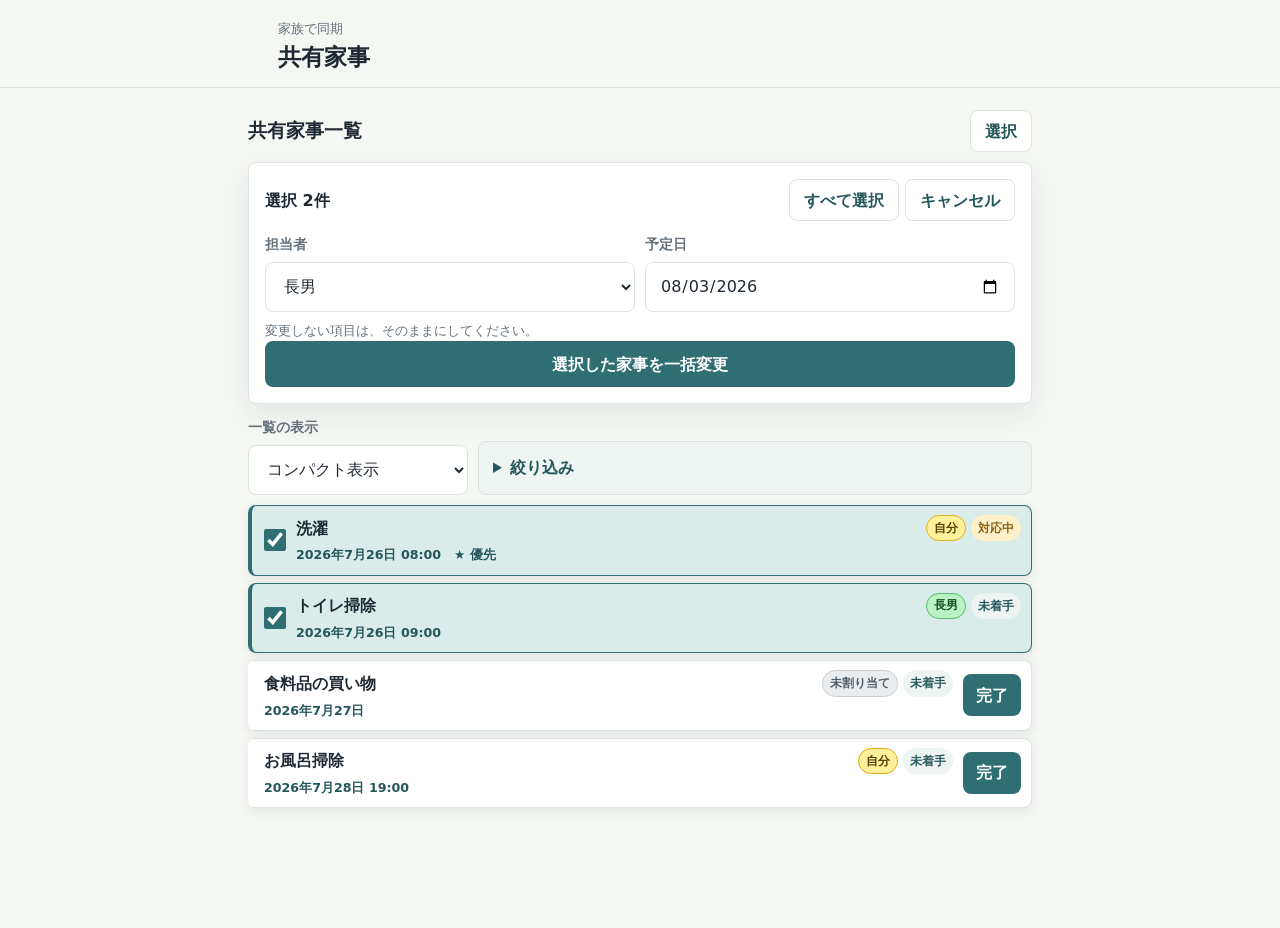
==== shared-preview.html @ 61b43472 "Add files via upload" ====
<!doctype html>
<html lang="ja">
<head>
  <meta charset="utf-8">
  <meta name="viewport" content="width=device-width,initial-scale=1">
  <title>共有家事一覧プレビュー</title>
  <link rel="stylesheet" href="style-v12.css?v=20-preview">
</head>
<body>
  <div class="app-shell">
    <header class="app-header">
      <p class="app-kicker">家族で同期</p>
      <h1>共有家事</h1>
    </header>
    <main class="app-main">
      <div class="shared-selection-heading">
        <h3>共有家事一覧</h3>
        <button class="secondary-button compact" type="button">選択</button>
      </div>
      <div class="panel shared-select-panel">
        <div class="shared-select-header">
          <strong>選択 2件</strong>
          <div class="shared-select-header-actions">
            <button class="secondary-button compact" type="button">すべて選択</button>
            <button class="secondary-button compact" type="button">キャンセル</button>
          </div>
        </div>
        <div class="shared-select-grid">
          <label><span class="field-label compact-label">担当者</span><select class="input"><option>長男</option></select></label>
          <label><span class="field-label compact-label">予定日</span><input class="input" type="date" value="2026-08-03"></label>
        </div>
        <p class="muted shared-small-text">変更しない項目は、そのままにしてください。</p>
        <button class="primary-button wide" type="button">選択した家事を一括変更</button>
      </div>
      <div class="shared-list-toolbar">
        <label>
          <span class="field-label compact-label">一覧の表示</span>
          <select class="input"><option>コンパクト表示</option></select>
        </label>
        <details class="shared-filter-panel"><summary>絞り込み</summary></details>
      </div>
      <div class="list shared-todo-list" data-display-mode="compact">
        <article class="shared-todo-card display-compact is-priority is-selectable is-selected">
          <input class="shared-todo-check" type="checkbox" checked aria-label="洗濯を選択">
          <div class="shared-todo-content">
            <div class="shared-todo-heading"><h3>洗濯</h3><div class="shared-todo-badges"><span class="assignee-badge assignee-self">自分</span><span class="status-badge status-doing">対応中</span></div></div>
            <p class="shared-todo-date">2026年7月26日 08:00　★ 優先</p>
          </div>
        </article>
        <article class="shared-todo-card display-compact is-selectable is-selected">
          <input class="shared-todo-check" type="checkbox" checked aria-label="トイレ掃除を選択">
          <div class="shared-todo-content">
            <div class="shared-todo-heading"><h3>トイレ掃除</h3><div class="shared-todo-badges"><span class="assignee-badge assignee-other">長男</span><span class="status-badge status-todo">未着手</span></div></div>
            <p class="shared-todo-date">2026年7月26日 09:00</p>
          </div>
        </article>
        <article class="shared-todo-card display-compact" role="button" tabindex="0">
          <div class="shared-todo-content">
            <div class="shared-todo-heading"><h3>食料品の買い物</h3><div class="shared-todo-badges"><span class="assignee-badge assignee-unassigned">未割り当て</span><span class="status-badge status-todo">未着手</span></div></div>
            <p class="shared-todo-date">2026年7月27日</p>
          </div>
          <button class="primary-button compact shared-complete-button">完了</button>
        </article>
        <article class="shared-todo-card display-compact" role="button" tabindex="0">
          <div class="shared-todo-content">
            <div class="shared-todo-heading"><h3>お風呂掃除</h3><div class="shared-todo-badges"><span class="assignee-badge assignee-self">自分</span><span class="status-badge status-todo">未着手</span></div></div>
            <p class="shared-todo-date">2026年7月28日 19:00</p>
          </div>
          <button class="primary-button compact shared-complete-button">完了</button>
        </article>
      </div>
      <dialog class="shared-todo-detail-dialog" id="preview-detail">
        <form class="dialog-card shared-detail-form">
          <div class="shared-detail-header">
            <div><p class="muted shared-small-text">共有家事の詳細</p><h2>内容の確認・編集</h2></div>
            <button class="text-button" type="button" id="preview-close">閉じる</button>
          </div>
          <label class="field-label">内容</label><input class="input" value="トイレ掃除">
          <div class="shared-form-grid">
            <div><label class="field-label">予定日</label><input class="input" type="date" value="2026-07-26"></div>
            <div><label class="field-label">時刻</label><input class="input" type="time" value="09:00"></div>
            <div><label class="field-label">担当者</label><select class="input"><option>長男</option></select></div>
            <div><label class="field-label">ステータス</label><select class="input"><option>未着手</option></select></div>
          </div>
          <label class="checkbox-control shared-priority-control"><input type="checkbox"><span>優先表示する</span></label>
          <p class="shared-todo-meta" style="display:block">作成者: 自分　更新: 2026年7月25日</p>
          <div class="shared-detail-actions"><button class="secondary-button" type="button">完了にする</button><button class="primary-button" type="button">変更を保存</button></div>
          <div class="danger-zone"><button class="danger-button wide" type="button">この共有家事を削除</button></div>
        </form>
      </dialog>
    </main>
  </div>
  <script>
    document.querySelectorAll(".shared-todo-card").forEach((card) => card.addEventListener("click", () => document.getElementById("preview-detail").showModal()));
    document.getElementById("preview-close").addEventListener("click", () => document.getElementById("preview-detail").close());
  </script>
</body>
</html>
---- style-v12.css ----
:root {
  color-scheme: light;
  --bg: #f5f7f3;
  --surface: #ffffff;
  --surface-soft: #eef4f1;
  --text: #1f2933;
  --muted: #65717b;
  --line: #dbe3df;
  --accent: #2f6f73;
  --accent-dark: #24575a;
  --accent-soft: #d9ece9;
  --warning: #8a6114;
  --warning-bg: #fff1c9;
  --done: #356c3d;
  --done-bg: #e0f0df;
  --danger: #a34242;
  --danger-bg: #f8dddd;
  --blue: #2d5f91;
  --blue-bg: #e5eef9;
  --shadow: 0 10px 30px rgba(31, 41, 51, 0.08);
}

* {
  box-sizing: border-box;
}

html {
  min-height: 100%;
}

body {
  margin: 0;
  min-height: 100%;
  background: var(--bg);
  color: var(--text);
  font-family: system-ui, -apple-system, BlinkMacSystemFont, "Segoe UI", sans-serif;
  line-height: 1.6;
}

button,
input,
select,
textarea {
  font: inherit;
}

button {
  cursor: pointer;
}

button:disabled {
  cursor: default;
  opacity: 0.48;
}

.app-shell {
  min-height: 100dvh;
  padding-bottom: calc(84px + env(safe-area-inset-bottom));
}

.app-header {
  position: sticky;
  top: 0;
  z-index: 5;
  padding: 18px 18px 12px;
  background: rgba(245, 247, 243, 0.94);
  border-bottom: 1px solid rgba(219, 227, 223, 0.85);
  backdrop-filter: blur(12px);
}

.app-header h1 {
  margin: 0;
  font-size: 1.42rem;
  letter-spacing: 0;
}

.app-kicker,
.muted {
  margin: 0;
  color: var(--muted);
  font-size: 0.82rem;
}

.app-main {
  width: min(100%, 820px);
  margin: 0 auto;
  padding: 18px;
}

.view {
  display: none;
}

.view.is-active {
  display: block;
}

.section-heading {
  display: flex;
  align-items: flex-start;
  justify-content: space-between;
  gap: 12px;
  margin-bottom: 16px;
}

.section-heading h2 {
  margin: 2px 0 0;
  font-size: 1.3rem;
  letter-spacing: 0;
}

.date-pill,
.status-badge,
.routine-chip {
  flex: 0 0 auto;
  border-radius: 999px;
  padding: 7px 11px;
  background: var(--surface-soft);
  color: var(--accent-dark);
  font-size: 0.85rem;
  font-weight: 700;
}

.summary-grid {
  display: grid;
  grid-template-columns: repeat(4, minmax(0, 1fr));
  gap: 10px;
  margin-bottom: 18px;
}

.summary-card {
  min-height: 92px;
  padding: 14px 10px;
  border: 1px solid var(--line);
  border-radius: 8px;
  background: var(--surface);
  box-shadow: var(--shadow);
}

.summary-label {
  display: block;
  color: var(--muted);
  font-size: 0.82rem;
}

.summary-card strong {
  display: block;
  margin-top: 6px;
  font-size: 2rem;
  line-height: 1;
}

.panel,
.info-box,
.todo-detail-card,
.routine-editor-card {
  padding: 16px;
  border: 1px solid var(--line);
  border-radius: 8px;
  background: var(--surface);
  box-shadow: var(--shadow);
}

.panel + .panel {
  margin-top: 14px;
}

.panel-title {
  display: flex;
  align-items: center;
  justify-content: space-between;
  gap: 12px;
  margin-bottom: 12px;
}

.panel-title h3,
.info-box h3 {
  margin: 0;
  font-size: 1rem;
}

.info-box p {
  margin: 10px 0 0;
  color: var(--muted);
  font-size: 0.94rem;
}

.input,
.select,
.textarea {
  width: 100%;
  border: 1px solid var(--line);
  border-radius: 8px;
  background: var(--surface);
  color: var(--text);
  font-size: 1rem;
  outline: none;
}

.input,
.select {
  min-height: 50px;
  padding: 0 14px;
}

.textarea {
  min-height: 120px;
  padding: 14px;
  resize: none;
}

.note-body-resize {
  position: relative;
}

.note-body-resize .textarea {
  display: block;
  min-height: 160px;
  padding-bottom: 56px;
}

.note-resize-handle {
  position: absolute;
  right: 8px;
  bottom: 8px;
  width: 44px;
  height: 44px;
  border: 1px solid var(--line);
  border-radius: 8px;
  background: var(--surface-soft);
  color: var(--accent-dark);
  cursor: ns-resize;
  font-size: 1.35rem;
  font-weight: 800;
  touch-action: none;
}

.input:focus,
.select:focus,
.textarea:focus {
  border-color: var(--accent);
  box-shadow: 0 0 0 3px rgba(47, 111, 115, 0.16);
}

.field-label {
  display: block;
  margin: 14px 0 6px;
  color: var(--muted);
  font-size: 0.88rem;
  font-weight: 700;
}

.field-help {
  margin: 6px 0 0;
  color: var(--muted);
  font-size: 0.82rem;
}

.form-grid {
  display: grid;
  grid-template-columns: repeat(2, minmax(0, 1fr));
  gap: 12px;
}

.form-grid .full {
  grid-column: 1 / -1;
}

.add-form {
  display: grid;
  grid-template-columns: 1fr auto;
  gap: 10px;
  margin: 12px 0 18px;
}

.todo-add-form {
  grid-template-columns: 138px 112px minmax(0, 1fr) auto;
  align-items: end;
}

.todo-add-date,
.todo-add-time,
.todo-add-title {
  min-width: 0;
}

.compact-label {
  margin-top: 0;
}

.todo-bulk-toolbar,
.routine-toolbar,
.routine-filter-grid {
  display: grid;
  gap: 10px;
  margin: 12px 0;
}

.todo-bulk-toolbar {
  grid-template-columns: 0.8fr 1.2fr;
}

.routine-toolbar {
  grid-template-columns: 1fr 1fr;
}

.routine-filter-grid {
  grid-template-columns: 1fr 1fr;
}

.todo-select-panel {
  display: grid;
  gap: 10px;
  margin: 0 0 12px;
  padding: 12px;
  border: 1px solid var(--line);
  border-radius: 8px;
  background: var(--surface-soft);
}

.todo-select-panel[hidden],
.conditional-field[hidden],
.routine-history-section[hidden] {
  display: none;
}

.todo-select-panel p {
  margin: 0;
  color: var(--accent-dark);
  font-size: 0.9rem;
  font-weight: 800;
}

.todo-select-heading {
  display: flex;
  align-items: center;
  gap: 10px;
}

.todo-copy-date-label {
  color: var(--accent-dark);
  font-size: 1rem;
  font-weight: 700;
}

.todo-select-actions,
.button-row,
.settings-actions,
.routine-editor-actions,
.routine-danger-actions {
  display: grid;
  grid-template-columns: 1fr 1fr;
  gap: 10px;
}

.todo-select-status-zone,
.todo-select-priority-zone,
.todo-select-danger-zone {
  display: grid;
  gap: 10px;
  padding-top: 12px;
  border-top: 1px solid var(--line);
}

.todo-select-status-zone,
.todo-select-priority-zone {
  grid-template-columns: repeat(2, minmax(0, 1fr));
}

.settings-actions,
.routine-editor-actions,
.routine-danger-actions {
  margin-top: 16px;
}

.primary-button,
.secondary-button,
.priority-button,
.danger-button,
.text-button {
  min-height: 46px;
  border: 0;
  border-radius: 8px;
  padding: 0 18px;
  font-weight: 700;
}

.primary-button {
  background: var(--accent);
  color: #ffffff;
}

.primary-button:active {
  background: var(--accent-dark);
}

.secondary-button {
  border: 1px solid var(--line);
  background: var(--surface);
  color: var(--accent-dark);
}

.priority-button {
  border: 1px solid #d96c8a;
  background: #f8dce5;
  color: #8f2848;
}

.danger-button {
  background: var(--danger-bg);
  color: var(--danger);
}

.text-button {
  min-height: 36px;
  padding: 0 4px;
  background: transparent;
  color: var(--accent-dark);
}

.compact {
  min-height: 42px;
  padding: 0 14px;
}

.wide {
  width: 100%;
}

.list {
  display: grid;
  gap: 10px;
}

.empty-state {
  padding: 18px;
  border: 1px dashed var(--line);
  border-radius: 8px;
  color: var(--muted);
  text-align: center;
}

.todo-row,
.note-item,
.routine-item {
  width: 100%;
  border: 1px solid var(--line);
  border-radius: 8px;
  background: var(--surface);
  box-shadow: var(--shadow);
}

#todo-list {
  gap: 6px;
}

.todo-row {
  display: grid;
  grid-template-columns: auto minmax(0, 1fr) auto;
  gap: 10px;
  align-items: center;
  min-height: 48px;
  padding: 9px 12px;
  color: inherit;
  text-align: left;
}

.todo-row.is-selectable {
  grid-template-columns: auto auto minmax(0, 1fr) auto;
  cursor: pointer;
}

.todo-row-check {
  width: 24px;
  height: 24px;
  margin: 0;
  accent-color: var(--accent);
}

.todo-row-time,
.routine-due {
  color: var(--accent-dark);
  font-size: 0.9rem;
  font-weight: 800;
  white-space: nowrap;
}

.todo-row.is-done {
  opacity: 0.64;
}

.todo-row.is-done .todo-row-title {
  text-decoration: line-through;
}

.todo-row.is-priority {
  border-color: #df8ca3;
  background: #fff0f4;
  box-shadow: inset 4px 0 0 #d95f7f, var(--shadow);
}

.todo-row-title {
  min-width: 0;
  overflow: hidden;
  font-size: 0.98rem;
  font-weight: 800;
  text-overflow: ellipsis;
  white-space: nowrap;
}

.todo-row-badges {
  display: grid;
  gap: 4px;
  justify-items: end;
}

.todo-row .status-badge,
.todo-row .priority-badge {
  padding: 5px 9px;
  font-size: 0.78rem;
}

.priority-badge {
  border-radius: 999px;
  background: #d95f7f;
  color: #ffffff;
  font-weight: 800;
}

.todo-detail-title {
  margin: 0 0 14px;
  overflow-wrap: anywhere;
  font-size: 1.14rem;
  font-weight: 800;
  line-height: 1.55;
}

.todo-detail-date,
.todo-detail-time {
  color: var(--accent-dark);
  font-weight: 800;
}

.todo-detail-status-line {
  display: flex;
  align-items: center;
  justify-content: space-between;
  gap: 12px;
  color: var(--muted);
  font-size: 0.9rem;
}

.todo-detail-actions {
  display: grid;
  grid-template-columns: 1fr 1fr;
  gap: 10px;
  margin-top: 16px;
}

.danger-zone {
  margin-top: 2.5rem;
}

.todo-edit-open {
  margin-top: 16px;
}

.todo-edit-panel {
  display: grid;
  gap: 10px;
}

.todo-edit-panel[hidden] {
  display: none;
}

.todo-edit-actions {
  display: grid;
  gap: 10px;
  margin-top: 6px;
}

.calendar-toolbar {
  display: grid;
  grid-template-columns: repeat(3, minmax(0, 1fr));
  gap: 10px;
  margin-bottom: 14px;
}

.calendar-panel {
  padding: 14px;
  border: 1px solid var(--line);
  border-radius: 8px;
  background: var(--surface);
  box-shadow: var(--shadow);
}

.calendar-month {
  margin: 0 0 12px;
  font-size: 1.1rem;
}

.calendar-weekdays,
.calendar-grid {
  display: grid;
  grid-template-columns: repeat(7, minmax(0, 1fr));
  gap: 6px;
}

.calendar-weekdays {
  margin-bottom: 6px;
  color: var(--muted);
  font-size: 0.78rem;
  font-weight: 800;
  text-align: center;
}

.calendar-day {
  position: relative;
  display: grid;
  align-content: center;
  justify-items: center;
  min-height: 58px;
  border: 1px solid var(--line);
  border-radius: 8px;
  background: var(--surface);
  color: var(--text);
  padding: 6px 2px;
}

.calendar-day.is-empty {
  border-color: transparent;
  background: transparent;
  box-shadow: none;
}

.calendar-day.has-todos {
  border-color: rgba(47, 111, 115, 0.35);
  background: var(--accent-soft);
}

.calendar-day.has-routines {
  box-shadow: inset 0 -3px 0 var(--blue);
}

.calendar-day.is-today {
  border-color: var(--accent-dark);
}

.calendar-day.is-selected {
  box-shadow: inset 0 0 0 2px var(--accent);
}

.calendar-day.has-routines.is-selected {
  box-shadow: inset 0 0 0 2px var(--accent), inset 0 -3px 0 var(--blue);
}

.calendar-day-number {
  font-size: 1rem;
  font-weight: 800;
  line-height: 1.1;
}

.calendar-count,
.calendar-routine-count {
  margin-top: 3px;
  color: var(--accent-dark);
  font-size: 0.68rem;
  font-weight: 800;
  line-height: 1;
}

.calendar-routine-count {
  color: var(--blue);
}

.status-todo {
  background: var(--surface-soft);
  color: var(--accent-dark);
}

.status-doing {
  background: var(--warning-bg);
  color: var(--warning);
}

.status-done {
  background: var(--done-bg);
  color: var(--done);
}

.note-item {
  display: block;
  padding: 14px;
  color: inherit;
  text-align: left;
}

.note-title {
  display: block;
  overflow-wrap: anywhere;
  font-size: 1rem;
  font-weight: 800;
}

.note-meta {
  display: block;
  margin-top: 3px;
  color: var(--muted);
  font-size: 0.82rem;
}

.note-preview {
  display: -webkit-box;
  margin: 8px 0 0;
  overflow: hidden;
  color: var(--muted);
  -webkit-box-orient: vertical;
  -webkit-line-clamp: 2;
}

.routine-item {
  display: grid;
  gap: 10px;
  padding: 14px;
}

.routine-main-line,
.routine-meta-line,
.routine-actions {
  display: flex;
  align-items: center;
  gap: 8px;
}

.routine-main-line {
  justify-content: space-between;
}

.routine-title {
  min-width: 0;
  overflow-wrap: anywhere;
  font-size: 1rem;
  font-weight: 850;
}

.routine-meta-line {
  flex-wrap: wrap;
  color: var(--muted);
  font-size: 0.86rem;
}

.routine-actions {
  display: grid;
  grid-template-columns: 1fr 1fr auto;
}

.routine-item.is-overdue {
  border-color: rgba(163, 66, 66, 0.42);
  background: #fffafa;
}

.routine-item.is-inactive {
  opacity: 0.68;
}

.routine-chip.is-overdue {
  background: var(--danger-bg);
  color: var(--danger);
}

.routine-chip.is-today {
  background: var(--warning-bg);
  color: var(--warning);
}

.routine-chip.is-upcoming {
  background: var(--blue-bg);
  color: var(--blue);
}

.routine-checkbox-grid {
  display: grid;
  grid-template-columns: repeat(7, minmax(0, 1fr));
  gap: 6px;
}

.routine-checkbox-grid label,
.switch-row {
  display: flex;
  align-items: center;
  justify-content: center;
  min-height: 42px;
  border: 1px solid var(--line);
  border-radius: 8px;
  background: var(--surface-soft);
  font-weight: 800;
}

.routine-checkbox-grid input,
.switch-row input {
  width: 20px;
  height: 20px;
  margin-right: 6px;
  accent-color: var(--accent);
}

.switch-row {
  justify-content: flex-start;
  padding: 0 12px;
}

.routine-history-list {
  display: grid;
  gap: 6px;
  margin-top: 8px;
}

.routine-history-item {
  display: flex;
  align-items: center;
  justify-content: space-between;
  gap: 10px;
  padding: 10px 12px;
  border-radius: 8px;
  background: var(--surface-soft);
  color: var(--accent-dark);
  font-weight: 800;
}

.message {
  margin: 0 0 14px;
  padding: 12px 14px;
  border-radius: 8px;
  background: var(--accent-soft);
  color: var(--accent-dark);
  font-weight: 700;
}

.message.is-error {
  background: var(--danger-bg);
  color: var(--danger);
}

.bottom-nav {
  position: fixed;
  right: 0;
  bottom: 0;
  left: 0;
  z-index: 10;
  display: flex;
  flex-wrap: nowrap;
  gap: 4px;
  overflow-x: auto;
  overflow-y: hidden;
  padding: 8px 8px calc(8px + env(safe-area-inset-bottom));
  border-top: 1px solid var(--line);
  background: rgba(255, 255, 255, 0.96);
  backdrop-filter: blur(14px);
  overscroll-behavior-x: contain;
  scroll-behavior: smooth;
  scroll-snap-type: x proximity;
  scrollbar-width: none;
  touch-action: pan-x;
  -webkit-overflow-scrolling: touch;
}

.bottom-nav::-webkit-scrollbar {
  display: none;
}

.nav-button {
  flex: 1 0 76px;
  min-width: 76px;
  min-height: 58px;
  border: 0;
  border-radius: 8px;
  background: transparent;
  color: var(--muted);
  font-size: 0.68rem;
  font-weight: 800;
  scroll-snap-align: nearest;
}

.nav-button span {
  display: block;
}

.nav-button span:first-child {
  font-size: 1.08rem;
  line-height: 1.1;
}

.nav-button.is-active {
  background: var(--accent-soft);
  color: var(--accent-dark);
}

.sr-only {
  position: absolute;
  width: 1px;
  height: 1px;
  padding: 0;
  margin: -1px;
  overflow: hidden;
  clip: rect(0, 0, 0, 0);
  white-space: nowrap;
  border: 0;
}

@media (max-width: 560px) {
  .summary-grid {
    grid-template-columns: repeat(2, minmax(0, 1fr));
  }

  .todo-bulk-toolbar,
  .calendar-toolbar,
  .todo-select-actions,
  .routine-toolbar,
  .routine-filter-grid,
  .routine-editor-actions,
  .routine-danger-actions {
    grid-template-columns: 1fr;
  }

  .todo-add-form,
  .form-grid {
    grid-template-columns: minmax(0, 1fr);
  }

  .routine-actions {
    grid-template-columns: 1fr;
  }
}

@media (max-width: 430px) {
  .todo-add-form {
    grid-template-columns: minmax(0, 1fr) minmax(0, 1fr);
  }

  .todo-add-title {
    grid-column: 1 / -1;
  }

  .todo-add-form .primary-button {
    grid-column: 1 / -1;
  }

  .bottom-nav {
    gap: 2px;
    padding-inline: 4px;
  }

  .nav-button {
    min-height: 54px;
    padding: 0 2px;
    font-size: 0.62rem;
  }
}

@media (min-width: 700px) {
  .app-header {
    padding-inline: calc((100% - 820px) / 2 + 18px);
  }
}

/* 共有家事 */
.sync-status,
.assignee-badge {
  display: inline-flex;
  align-items: center;
  justify-content: center;
  border-radius: 999px;
  padding: 5px 10px;
  font-size: 0.78rem;
  font-weight: 800;
  line-height: 1.3;
  white-space: nowrap;
}

.sync-status::before {
  width: 8px;
  height: 8px;
  margin-right: 6px;
  border-radius: 50%;
  background: currentColor;
  content: "";
}

.sync-connected {
  background: var(--done-bg);
  color: var(--done);
}

.sync-syncing {
  background: var(--warning-bg);
  color: var(--warning);
}

.sync-offline,
.sync-idle {
  background: #e9edf0;
  color: #53616c;
}

.sync-error {
  background: var(--danger-bg);
  color: var(--danger);
}

.shared-config-panel code {
  overflow-wrap: anywhere;
  color: var(--accent-dark);
  font-weight: 700;
}

.shared-auth-panel,
.shared-setup-grid,
.shared-invite-panel,
.shared-todo-form,
.shared-filters,
.shared-data-panel {
  margin-bottom: 16px;
}

.shared-auth-panel h3,
.shared-setup-grid h3,
.shared-data-panel h3 {
  margin: 0;
}

.shared-auth-actions,
.dialog-actions {
  display: grid;
  grid-template-columns: 1fr 1fr;
  gap: 10px;
  margin-top: 16px;
}

.shared-small-text {
  margin: 8px 0 0;
  font-size: 0.84rem;
}

.shared-account-bar {
  display: flex;
  align-items: center;
  justify-content: space-between;
  gap: 12px;
  margin-bottom: 14px;
  padding: 10px 14px;
  border: 1px solid var(--line);
  border-radius: 8px;
  background: var(--surface);
}

.shared-account-bar strong,
.shared-account-bar span {
  display: block;
  overflow-wrap: anywhere;
}

.shared-members-label {
  margin-top: 2px;
  color: var(--muted);
  font-size: 0.8rem;
}

.shared-setup-grid {
  display: grid;
  gap: 14px;
}

.shared-form-button {
  margin-top: 14px;
}

.shared-invite-result {
  margin: 12px 0;
  padding: 12px;
  border-radius: 8px;
  background: var(--surface-soft);
}

.mono-input {
  font-family: ui-monospace, SFMono-Regular, Consolas, monospace;
  font-size: 0.88rem;
}

.shared-invite-row {
  display: flex;
  align-items: center;
  justify-content: space-between;
  gap: 10px;
  margin-top: 10px;
  padding-top: 10px;
  border-top: 1px solid var(--line);
  color: var(--muted);
  font-size: 0.85rem;
}

.shared-form-grid {
  display: grid;
  grid-template-columns: repeat(2, minmax(0, 1fr));
  gap: 0 12px;
}

.shared-priority-control {
  margin: 8px 0 10px;
}

.shared-list-toolbar {
  display: grid;
  grid-template-columns: minmax(160px, 220px) minmax(0, 1fr);
  align-items: end;
  gap: 10px;
  margin-bottom: 10px;
}

.shared-filter-panel {
  border: 1px solid var(--line);
  border-radius: 8px;
  background: var(--surface-soft);
}

.shared-filter-panel summary {
  min-height: 48px;
  padding: 13px 14px;
  color: var(--accent-dark);
  cursor: pointer;
  font-weight: 800;
}

.shared-filters {
  display: grid;
  grid-template-columns: minmax(0, 1.2fr) repeat(3, minmax(0, 1fr));
  align-items: end;
  gap: 10px;
  padding: 0 12px 12px;
}

.shared-filters .checkbox-control {
  min-height: 44px;
}

.shared-todo-list {
  gap: 7px;
  margin-bottom: 18px;
}

.shared-selection-heading,
.shared-select-header,
.shared-select-header-actions {
  display: flex;
  align-items: center;
}

.shared-selection-heading,
.shared-select-header {
  justify-content: space-between;
  gap: 10px;
}

.shared-selection-heading {
  margin: 4px 0 10px;
}

.shared-selection-heading h3 {
  margin: 0;
}

.shared-select-header-actions {
  gap: 6px;
}

.shared-select-panel {
  margin-bottom: 12px;
}

.shared-select-panel[hidden] {
  display: none;
}

.shared-select-grid {
  display: grid;
  grid-template-columns: repeat(2, minmax(0, 1fr));
  gap: 10px;
  margin: 12px 0 4px;
}

.shared-week-copy-panel {
  margin-bottom: 14px;
}

.shared-week-copy-panel summary {
  cursor: pointer;
  color: var(--accent-dark);
  font-weight: 800;
}

.shared-week-copy-panel[open] summary {
  margin-bottom: 10px;
}

.shared-week-copy-grid {
  display: grid;
  grid-template-columns: repeat(2, minmax(0, 1fr));
  gap: 10px;
  margin: 12px 0;
}

.shared-todo-card {
  display: grid;
  grid-template-columns: minmax(0, 1fr) auto;
  align-items: center;
  gap: 10px;
  min-height: 64px;
  padding: 9px 10px 9px 12px;
  border: 1px solid var(--line);
  border-left: 4px solid transparent;
  border-radius: 8px;
  background: var(--surface);
  box-shadow: 0 3px 12px rgba(31, 41, 51, 0.08);
  cursor: pointer;
}

.shared-todo-card:hover,
.shared-todo-card:has(.shared-todo-open:focus-visible) {
  border-color: var(--accent);
  outline: none;
  box-shadow: 0 4px 16px rgba(31, 41, 51, 0.13);
}

.shared-todo-card.is-priority {
  border-left-color: #c47b15;
}

.shared-todo-card.is-done {
  opacity: 0.72;
}

.shared-todo-card.is-done h3 {
  text-decoration: line-through;
}

.shared-todo-card.is-selectable {
  grid-template-columns: auto minmax(0, 1fr);
}

.shared-todo-card.is-selected {
  border-color: var(--accent);
  background: var(--accent-soft);
}

.shared-todo-check {
  width: 22px;
  height: 22px;
  margin: 0;
  accent-color: var(--accent);
}

.shared-todo-content {
  min-width: 0;
}

.shared-todo-open:focus-visible {
  border-radius: 5px;
  outline: 2px solid var(--focus);
  outline-offset: 2px;
}

.shared-todo-heading {
  display: flex;
  align-items: center;
  justify-content: space-between;
  gap: 8px;
}

.shared-todo-heading h3 {
  min-width: 0;
  margin: 0;
  overflow-wrap: anywhere;
  font-size: 0.98rem;
  line-height: 1.35;
}

.shared-todo-badges {
  display: flex;
  flex: 0 0 auto;
  flex-wrap: wrap;
  justify-content: flex-end;
  gap: 5px;
}

.shared-todo-badges .assignee-badge,
.shared-todo-badges .status-badge {
  padding: 4px 7px;
  font-size: 0.72rem;
}

.assignee-self {
  border: 1px solid #e0ad18;
  background: #fff09a;
  color: #543e00;
}

.assignee-other {
  border: 1px solid #55bd68;
  background: #bdf2c5;
  color: #154d21;
}

.assignee-unassigned {
  border: 1px solid #c8d0d6;
  background: #e9edf0;
  color: #4e5b65;
}

.shared-todo-date {
  margin: 4px 0 0;
  color: var(--accent-dark);
  font-size: 0.79rem;
  font-weight: 700;
}

.shared-todo-meta {
  display: none;
  margin: 5px 0 0;
  color: var(--muted);
  font-size: 0.78rem;
}

.shared-todo-card.display-detail .shared-todo-meta {
  display: block;
}

.shared-complete-button {
  min-width: 58px;
  min-height: 42px;
  padding-inline: 9px;
}

.shared-data-panel {
  display: grid;
  gap: 10px;
}

.personal-share-dialog,
.shared-todo-detail-dialog {
  width: min(calc(100% - 28px), 520px);
  max-height: calc(100dvh - 32px);
  border: 0;
  border-radius: 10px;
  padding: 0;
  color: var(--text);
  box-shadow: 0 24px 80px rgba(31, 41, 51, 0.28);
}

.personal-share-dialog::backdrop,
.shared-todo-detail-dialog::backdrop {
  background: rgba(31, 41, 51, 0.48);
}

.dialog-card {
  padding: 20px;
}

.dialog-card h2 {
  margin: 0 0 8px;
  font-size: 1.2rem;
}

.dialog-card > p {
  margin: 8px 0;
}

.shared-detail-form {
  max-height: calc(100dvh - 32px);
  overflow-y: auto;
}

.shared-detail-header {
  display: flex;
  align-items: flex-start;
  justify-content: space-between;
  gap: 12px;
  margin-bottom: 12px;
}

.shared-detail-header h2,
.shared-detail-header p {
  margin: 0;
}

.shared-detail-actions {
  display: grid;
  grid-template-columns: 1fr 1fr;
  gap: 10px;
  margin-top: 14px;
}

@media (max-width: 560px) {
  .shared-form-grid,
  .shared-select-grid,
  .shared-week-copy-grid,
  .shared-list-toolbar {
    grid-template-columns: 1fr;
  }

  .shared-select-header {
    align-items: flex-start;
    flex-direction: column;
  }

  .shared-filters {
    grid-template-columns: 1fr 1fr;
  }

  .shared-filters > label:first-child {
    grid-column: 1 / -1;
  }

  .shared-todo-heading {
    align-items: center;
  }

  .shared-todo-badges {
    justify-content: flex-end;
  }

  .shared-todo-card {
    min-height: 66px;
  }

  .shared-invite-row {
    align-items: stretch;
    flex-direction: column;
  }
}

@media (min-width: 700px) {
  .shared-setup-grid {
    grid-template-columns: 1fr 1fr;
  }
}

.nav-button span {
  display: block;
}

.nav-button span:first-child {
  font-size: 1.15rem;
  line-height: 1.1;
}

.nav-button.is-active {
  background: var(--accent-soft);
  color: var(--accent-dark);
}

.sr-only {
  position: absolute;
  width: 1px;
  height: 1px;
  padding: 0;
  margin: -1px;
  overflow: hidden;
  clip: rect(0, 0, 0, 0);
  white-space: nowrap;
  border: 0;
}

@media (min-width: 700px) {
  .app-header {
    padding-inline: calc((100% - 760px) / 2 + 18px);
  }
}
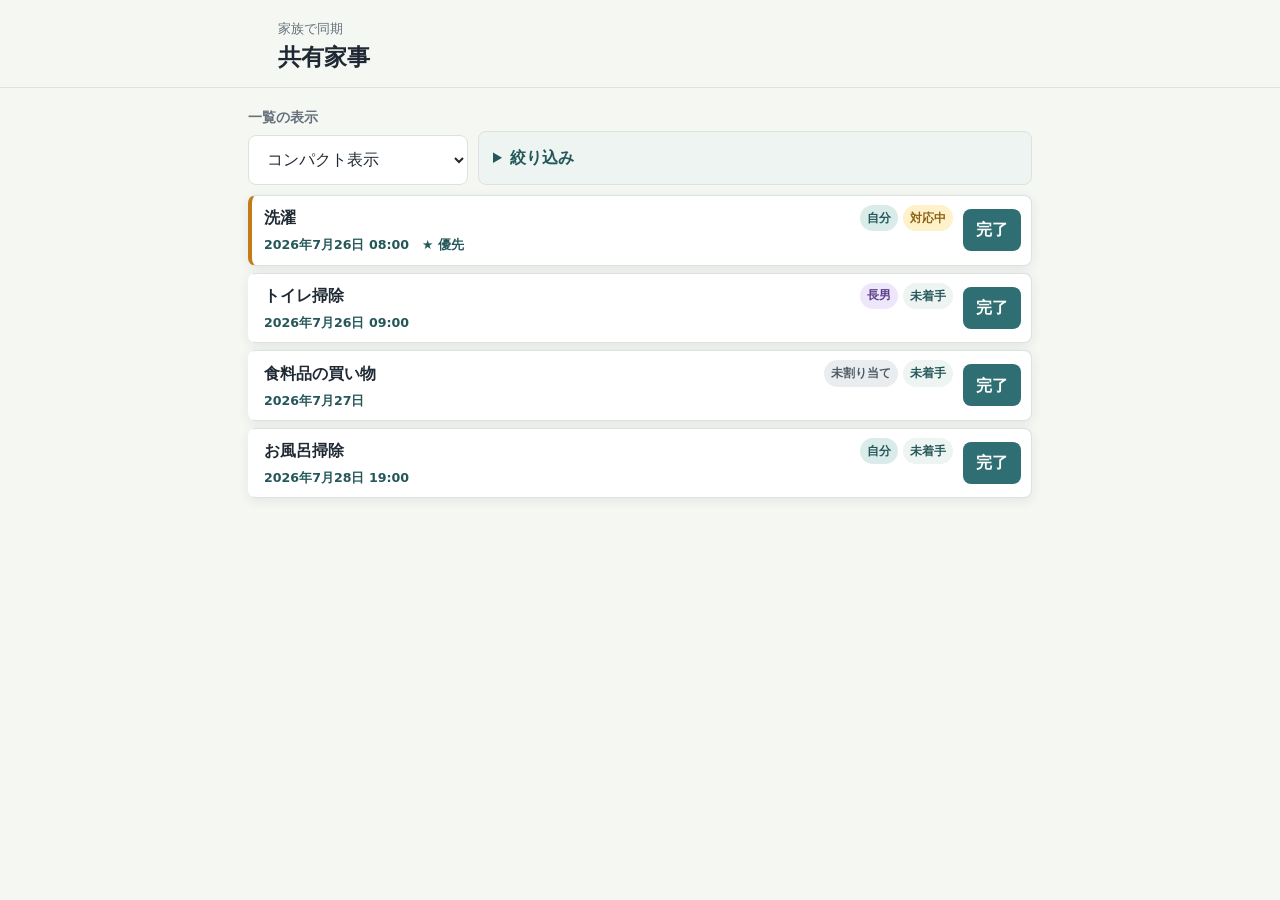
==== commit 9baf295e: "Add files via upload" ====
--- a/shared-preview.html
+++ b/shared-preview.html
@@ -4,7 +4,7 @@
   <meta charset="utf-8">
   <meta name="viewport" content="width=device-width,initial-scale=1">
   <title>共有家事一覧プレビュー</title>
-  <link rel="stylesheet" href="style-v12.css?v=20-preview">
+  <link rel="stylesheet" href="style-v12.css?v=16-preview2">
 </head>
 <body>
   <div class="app-shell">
@@ -13,25 +13,6 @@
       <h1>共有家事</h1>
     </header>
     <main class="app-main">
-      <div class="shared-selection-heading">
-        <h3>共有家事一覧</h3>
-        <button class="secondary-button compact" type="button">選択</button>
-      </div>
-      <div class="panel shared-select-panel">
-        <div class="shared-select-header">
-          <strong>選択 2件</strong>
-          <div class="shared-select-header-actions">
-            <button class="secondary-button compact" type="button">すべて選択</button>
-            <button class="secondary-button compact" type="button">キャンセル</button>
-          </div>
-        </div>
-        <div class="shared-select-grid">
-          <label><span class="field-label compact-label">担当者</span><select class="input"><option>長男</option></select></label>
-          <label><span class="field-label compact-label">予定日</span><input class="input" type="date" value="2026-08-03"></label>
-        </div>
-        <p class="muted shared-small-text">変更しない項目は、そのままにしてください。</p>
-        <button class="primary-button wide" type="button">選択した家事を一括変更</button>
-      </div>
       <div class="shared-list-toolbar">
         <label>
           <span class="field-label compact-label">一覧の表示</span>
@@ -40,19 +21,19 @@
         <details class="shared-filter-panel"><summary>絞り込み</summary></details>
       </div>
       <div class="list shared-todo-list" data-display-mode="compact">
-        <article class="shared-todo-card display-compact is-priority is-selectable is-selected">
-          <input class="shared-todo-check" type="checkbox" checked aria-label="洗濯を選択">
+        <article class="shared-todo-card display-compact is-priority" role="button" tabindex="0">
           <div class="shared-todo-content">
             <div class="shared-todo-heading"><h3>洗濯</h3><div class="shared-todo-badges"><span class="assignee-badge assignee-self">自分</span><span class="status-badge status-doing">対応中</span></div></div>
             <p class="shared-todo-date">2026年7月26日 08:00　★ 優先</p>
           </div>
+          <button class="primary-button compact shared-complete-button">完了</button>
         </article>
-        <article class="shared-todo-card display-compact is-selectable is-selected">
-          <input class="shared-todo-check" type="checkbox" checked aria-label="トイレ掃除を選択">
+        <article class="shared-todo-card display-compact" role="button" tabindex="0">
           <div class="shared-todo-content">
             <div class="shared-todo-heading"><h3>トイレ掃除</h3><div class="shared-todo-badges"><span class="assignee-badge assignee-other">長男</span><span class="status-badge status-todo">未着手</span></div></div>
             <p class="shared-todo-date">2026年7月26日 09:00</p>
           </div>
+          <button class="primary-button compact shared-complete-button">完了</button>
         </article>
         <article class="shared-todo-card display-compact" role="button" tabindex="0">
           <div class="shared-todo-content">
--- a/style-v12.css
+++ b/style-v12.css
@@ -1148,46 +1148,6 @@
   margin-bottom: 18px;
 }
 
-.shared-selection-heading,
-.shared-select-header,
-.shared-select-header-actions {
-  display: flex;
-  align-items: center;
-}
-
-.shared-selection-heading,
-.shared-select-header {
-  justify-content: space-between;
-  gap: 10px;
-}
-
-.shared-selection-heading {
-  margin: 4px 0 10px;
-}
-
-.shared-selection-heading h3 {
-  margin: 0;
-}
-
-.shared-select-header-actions {
-  gap: 6px;
-}
-
-.shared-select-panel {
-  margin-bottom: 12px;
-}
-
-.shared-select-panel[hidden] {
-  display: none;
-}
-
-.shared-select-grid {
-  display: grid;
-  grid-template-columns: repeat(2, minmax(0, 1fr));
-  gap: 10px;
-  margin: 12px 0 4px;
-}
-
 .shared-week-copy-panel {
   margin-bottom: 14px;
 }
@@ -1241,22 +1201,6 @@
 
 .shared-todo-card.is-done h3 {
   text-decoration: line-through;
-}
-
-.shared-todo-card.is-selectable {
-  grid-template-columns: auto minmax(0, 1fr);
-}
-
-.shared-todo-card.is-selected {
-  border-color: var(--accent);
-  background: var(--accent-soft);
-}
-
-.shared-todo-check {
-  width: 22px;
-  height: 22px;
-  margin: 0;
-  accent-color: var(--accent);
 }
 
 .shared-todo-content {
@@ -1299,19 +1243,16 @@
 }
 
 .assignee-self {
-  border: 1px solid #e0ad18;
-  background: #fff09a;
-  color: #543e00;
+  background: var(--accent-soft);
+  color: var(--accent-dark);
 }
 
 .assignee-other {
-  border: 1px solid #55bd68;
-  background: #bdf2c5;
-  color: #154d21;
+  background: #eee7fb;
+  color: #5d3f89;
 }
 
 .assignee-unassigned {
-  border: 1px solid #c8d0d6;
   background: #e9edf0;
   color: #4e5b65;
 }
@@ -1401,15 +1342,9 @@
 
 @media (max-width: 560px) {
   .shared-form-grid,
-  .shared-select-grid,
   .shared-week-copy-grid,
   .shared-list-toolbar {
     grid-template-columns: 1fr;
-  }
-
-  .shared-select-header {
-    align-items: flex-start;
-    flex-direction: column;
   }
 
   .shared-filters {
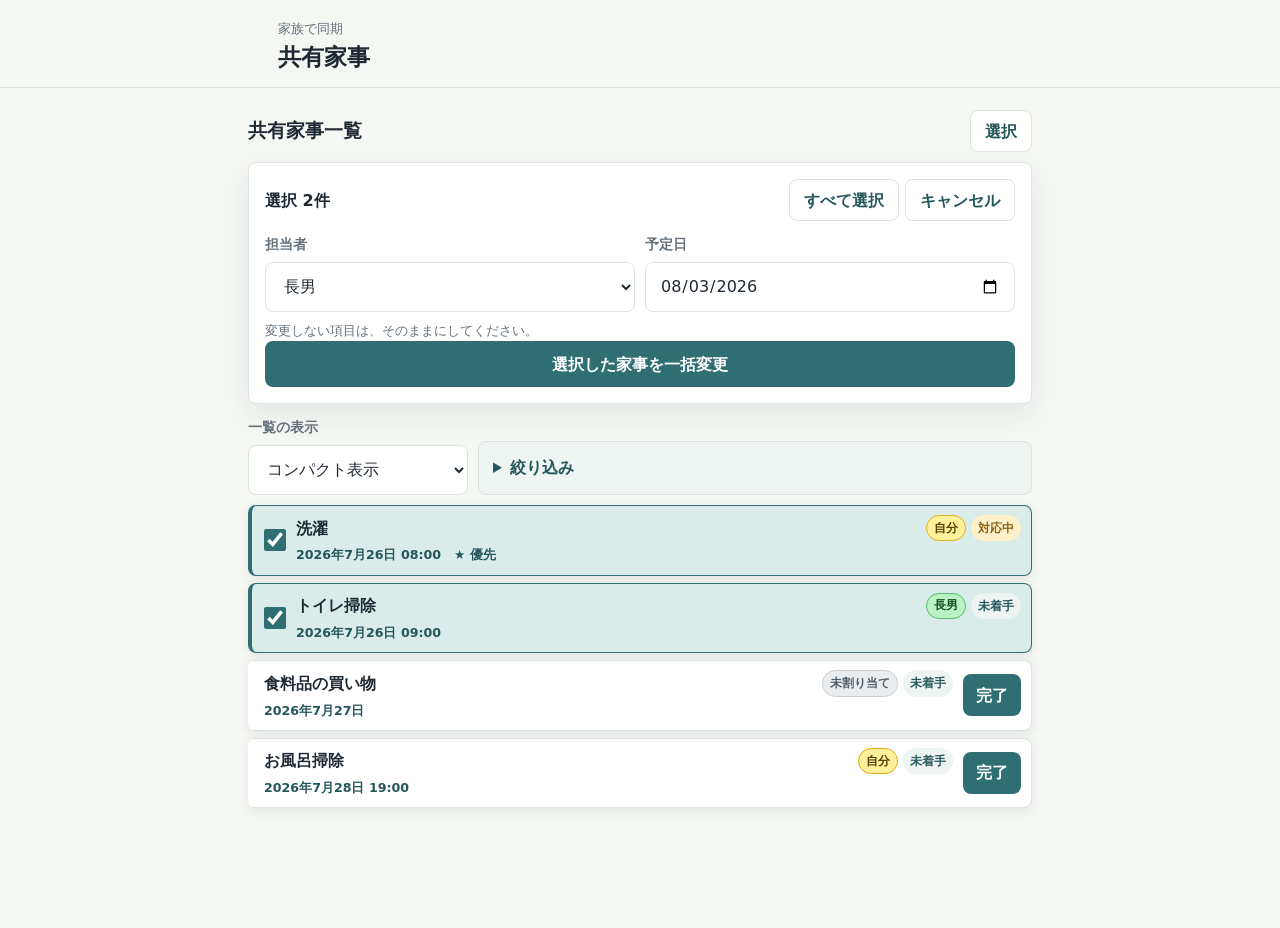
==== commit 00eb590b: "Add files via upload" ====
--- a/shared-preview.html
+++ b/shared-preview.html
@@ -4,7 +4,7 @@
   <meta charset="utf-8">
   <meta name="viewport" content="width=device-width,initial-scale=1">
   <title>共有家事一覧プレビュー</title>
-  <link rel="stylesheet" href="style-v12.css?v=16-preview2">
+  <link rel="stylesheet" href="style-v12.css?v=21-preview">
 </head>
 <body>
   <div class="app-shell">
@@ -13,6 +13,25 @@
       <h1>共有家事</h1>
     </header>
     <main class="app-main">
+      <div class="shared-selection-heading">
+        <h3>共有家事一覧</h3>
+        <button class="secondary-button compact" type="button">選択</button>
+      </div>
+      <div class="panel shared-select-panel">
+        <div class="shared-select-header">
+          <strong>選択 2件</strong>
+          <div class="shared-select-header-actions">
+            <button class="secondary-button compact" type="button">すべて選択</button>
+            <button class="secondary-button compact" type="button">キャンセル</button>
+          </div>
+        </div>
+        <div class="shared-select-grid">
+          <label><span class="field-label compact-label">担当者</span><select class="input"><option>長男</option></select></label>
+          <label><span class="field-label compact-label">予定日</span><input class="input" type="date" value="2026-08-03"></label>
+        </div>
+        <p class="muted shared-small-text">変更しない項目は、そのままにしてください。</p>
+        <button class="primary-button wide" type="button">選択した家事を一括変更</button>
+      </div>
       <div class="shared-list-toolbar">
         <label>
           <span class="field-label compact-label">一覧の表示</span>
@@ -21,19 +40,19 @@
         <details class="shared-filter-panel"><summary>絞り込み</summary></details>
       </div>
       <div class="list shared-todo-list" data-display-mode="compact">
-        <article class="shared-todo-card display-compact is-priority" role="button" tabindex="0">
+        <article class="shared-todo-card display-compact is-priority is-selectable is-selected">
+          <input class="shared-todo-check" type="checkbox" checked aria-label="洗濯を選択">
           <div class="shared-todo-content">
             <div class="shared-todo-heading"><h3>洗濯</h3><div class="shared-todo-badges"><span class="assignee-badge assignee-self">自分</span><span class="status-badge status-doing">対応中</span></div></div>
             <p class="shared-todo-date">2026年7月26日 08:00　★ 優先</p>
           </div>
-          <button class="primary-button compact shared-complete-button">完了</button>
         </article>
-        <article class="shared-todo-card display-compact" role="button" tabindex="0">
+        <article class="shared-todo-card display-compact is-selectable is-selected">
+          <input class="shared-todo-check" type="checkbox" checked aria-label="トイレ掃除を選択">
           <div class="shared-todo-content">
             <div class="shared-todo-heading"><h3>トイレ掃除</h3><div class="shared-todo-badges"><span class="assignee-badge assignee-other">長男</span><span class="status-badge status-todo">未着手</span></div></div>
             <p class="shared-todo-date">2026年7月26日 09:00</p>
           </div>
-          <button class="primary-button compact shared-complete-button">完了</button>
         </article>
         <article class="shared-todo-card display-compact" role="button" tabindex="0">
           <div class="shared-todo-content">
--- a/style-v12.css
+++ b/style-v12.css
@@ -1148,6 +1148,46 @@
   margin-bottom: 18px;
 }
 
+.shared-selection-heading,
+.shared-select-header,
+.shared-select-header-actions {
+  display: flex;
+  align-items: center;
+}
+
+.shared-selection-heading,
+.shared-select-header {
+  justify-content: space-between;
+  gap: 10px;
+}
+
+.shared-selection-heading {
+  margin: 4px 0 10px;
+}
+
+.shared-selection-heading h3 {
+  margin: 0;
+}
+
+.shared-select-header-actions {
+  gap: 6px;
+}
+
+.shared-select-panel {
+  margin-bottom: 12px;
+}
+
+.shared-select-panel[hidden] {
+  display: none;
+}
+
+.shared-select-grid {
+  display: grid;
+  grid-template-columns: repeat(2, minmax(0, 1fr));
+  gap: 10px;
+  margin: 12px 0 4px;
+}
+
 .shared-week-copy-panel {
   margin-bottom: 14px;
 }
@@ -1201,6 +1241,22 @@
 
 .shared-todo-card.is-done h3 {
   text-decoration: line-through;
+}
+
+.shared-todo-card.is-selectable {
+  grid-template-columns: auto minmax(0, 1fr);
+}
+
+.shared-todo-card.is-selected {
+  border-color: var(--accent);
+  background: var(--accent-soft);
+}
+
+.shared-todo-check {
+  width: 22px;
+  height: 22px;
+  margin: 0;
+  accent-color: var(--accent);
 }
 
 .shared-todo-content {
@@ -1243,16 +1299,19 @@
 }
 
 .assignee-self {
-  background: var(--accent-soft);
-  color: var(--accent-dark);
+  border: 1px solid #e0ad18;
+  background: #fff09a;
+  color: #543e00;
 }
 
 .assignee-other {
-  background: #eee7fb;
-  color: #5d3f89;
+  border: 1px solid #55bd68;
+  background: #bdf2c5;
+  color: #154d21;
 }
 
 .assignee-unassigned {
+  border: 1px solid #c8d0d6;
   background: #e9edf0;
   color: #4e5b65;
 }
@@ -1342,9 +1401,15 @@
 
 @media (max-width: 560px) {
   .shared-form-grid,
+  .shared-select-grid,
   .shared-week-copy-grid,
   .shared-list-toolbar {
     grid-template-columns: 1fr;
+  }
+
+  .shared-select-header {
+    align-items: flex-start;
+    flex-direction: column;
   }
 
   .shared-filters {
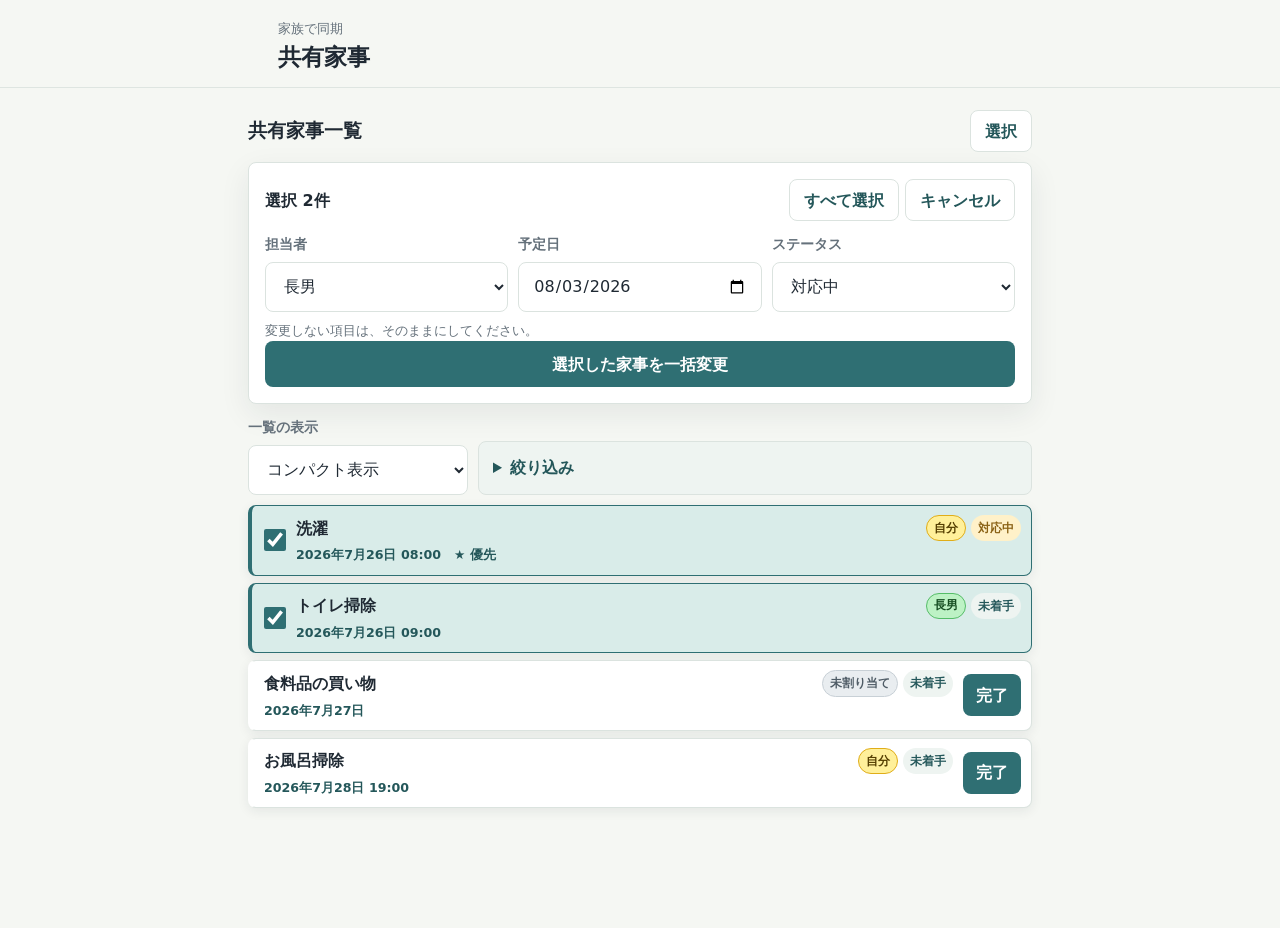
==== commit b07d5835: "Add files via upload" ====
--- a/shared-preview.html
+++ b/shared-preview.html
@@ -4,7 +4,7 @@
   <meta charset="utf-8">
   <meta name="viewport" content="width=device-width,initial-scale=1">
   <title>共有家事一覧プレビュー</title>
-  <link rel="stylesheet" href="style-v12.css?v=21-preview">
+  <link rel="stylesheet" href="style-v12.css?v=22-preview">
 </head>
 <body>
   <div class="app-shell">
@@ -28,6 +28,7 @@
         <div class="shared-select-grid">
           <label><span class="field-label compact-label">担当者</span><select class="input"><option>長男</option></select></label>
           <label><span class="field-label compact-label">予定日</span><input class="input" type="date" value="2026-08-03"></label>
+          <label><span class="field-label compact-label">ステータス</span><select class="input"><option>対応中</option></select></label>
         </div>
         <p class="muted shared-small-text">変更しない項目は、そのままにしてください。</p>
         <button class="primary-button wide" type="button">選択した家事を一括変更</button>
--- a/style-v12.css
+++ b/style-v12.css
@@ -1183,7 +1183,7 @@
 
 .shared-select-grid {
   display: grid;
-  grid-template-columns: repeat(2, minmax(0, 1fr));
+  grid-template-columns: repeat(3, minmax(0, 1fr));
   gap: 10px;
   margin: 12px 0 4px;
 }
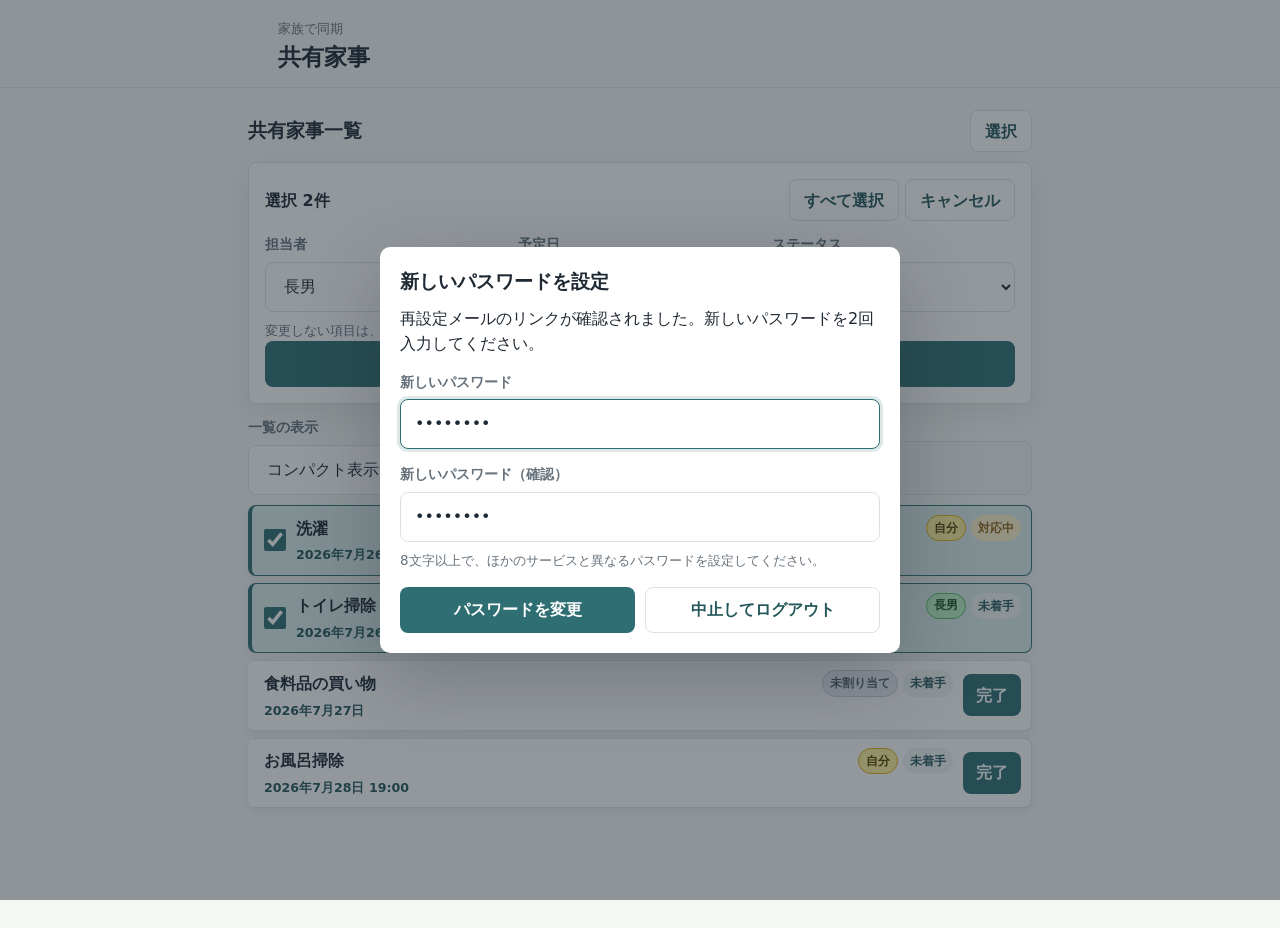
==== commit 9ba84af7: "Add files via upload" ====
--- a/shared-preview.html
+++ b/shared-preview.html
@@ -4,7 +4,7 @@
   <meta charset="utf-8">
   <meta name="viewport" content="width=device-width,initial-scale=1">
   <title>共有家事一覧プレビュー</title>
-  <link rel="stylesheet" href="style-v12.css?v=22-preview">
+  <link rel="stylesheet" href="style-v12.css?v=23-preview">
 </head>
 <body>
   <div class="app-shell">
@@ -91,8 +91,23 @@
       </dialog>
     </main>
   </div>
+  <dialog class="password-reset-dialog" id="password-reset-preview">
+    <form class="dialog-card">
+      <h2>新しいパスワードを設定</h2>
+      <p>再設定メールのリンクが確認されました。新しいパスワードを2回入力してください。</p>
+      <label class="field-label">新しいパスワード</label>
+      <input class="input" type="password" value="password">
+      <label class="field-label">新しいパスワード（確認）</label>
+      <input class="input" type="password" value="password">
+      <p class="muted shared-small-text">8文字以上で、ほかのサービスと異なるパスワードを設定してください。</p>
+      <div class="dialog-actions">
+        <button class="primary-button" type="button">パスワードを変更</button>
+        <button class="secondary-button" type="button">中止してログアウト</button>
+      </div>
+    </form>
+  </dialog>
   <script>
-    document.querySelectorAll(".shared-todo-card").forEach((card) => card.addEventListener("click", () => document.getElementById("preview-detail").showModal()));
+    document.getElementById("password-reset-preview").showModal();
     document.getElementById("preview-close").addEventListener("click", () => document.getElementById("preview-detail").close());
   </script>
 </body>
--- a/style-v12.css
+++ b/style-v12.css
@@ -1037,6 +1037,11 @@
   margin-top: 16px;
 }
 
+.shared-forgot-password {
+  display: block;
+  margin: 12px auto 0;
+}
+
 .shared-small-text {
   margin: 8px 0 0;
   font-size: 0.84rem;
@@ -1346,6 +1351,7 @@
 }
 
 .personal-share-dialog,
+.password-reset-dialog,
 .shared-todo-detail-dialog {
   width: min(calc(100% - 28px), 520px);
   max-height: calc(100dvh - 32px);
@@ -1357,6 +1363,7 @@
 }
 
 .personal-share-dialog::backdrop,
+.password-reset-dialog::backdrop,
 .shared-todo-detail-dialog::backdrop {
   background: rgba(31, 41, 51, 0.48);
 }
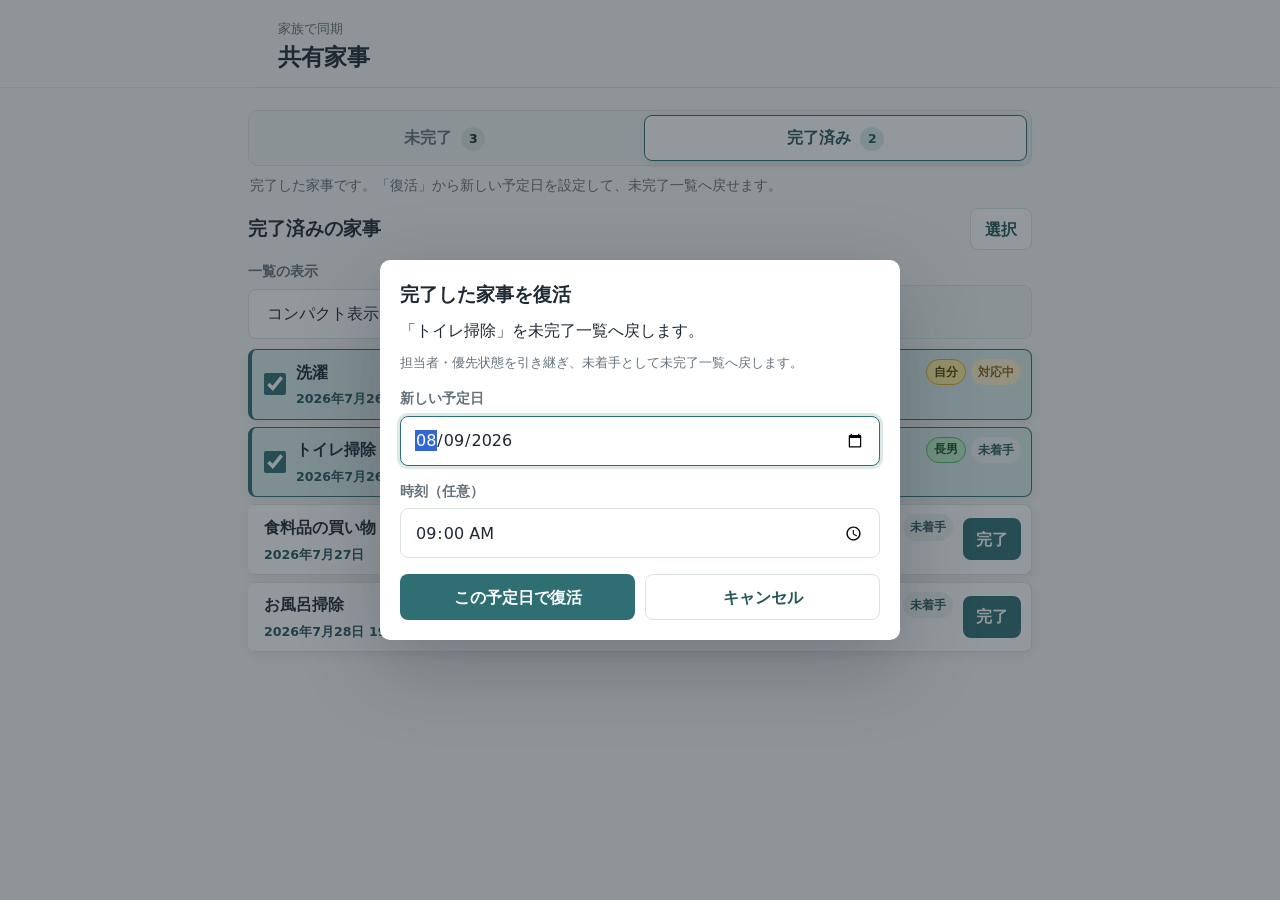
==== commit f92399a3: "Add files via upload" ====
--- a/shared-preview.html
+++ b/shared-preview.html
@@ -4,7 +4,7 @@
   <meta charset="utf-8">
   <meta name="viewport" content="width=device-width,initial-scale=1">
   <title>共有家事一覧プレビュー</title>
-  <link rel="stylesheet" href="style-v12.css?v=23-preview">
+  <link rel="stylesheet" href="style-v12.css?v=24-preview">
 </head>
 <body>
   <div class="app-shell">
@@ -13,11 +13,16 @@
       <h1>共有家事</h1>
     </header>
     <main class="app-main">
+      <div class="shared-list-tabs" role="tablist" aria-label="共有家事の表示切り替え">
+        <button class="shared-list-tab" type="button">未完了 <span class="shared-list-count">3</span></button>
+        <button class="shared-list-tab is-active" type="button">完了済み <span class="shared-list-count">2</span></button>
+      </div>
+      <p class="muted shared-list-guide">完了した家事です。「復活」から新しい予定日を設定して、未完了一覧へ戻せます。</p>
       <div class="shared-selection-heading">
-        <h3>共有家事一覧</h3>
+        <h3>完了済みの家事</h3>
         <button class="secondary-button compact" type="button">選択</button>
       </div>
-      <div class="panel shared-select-panel">
+      <div class="panel shared-select-panel" hidden>
         <div class="shared-select-header">
           <strong>選択 2件</strong>
           <div class="shared-select-header-actions">
@@ -91,23 +96,23 @@
       </dialog>
     </main>
   </div>
-  <dialog class="password-reset-dialog" id="password-reset-preview">
-    <form class="dialog-card">
-      <h2>新しいパスワードを設定</h2>
-      <p>再設定メールのリンクが確認されました。新しいパスワードを2回入力してください。</p>
-      <label class="field-label">新しいパスワード</label>
-      <input class="input" type="password" value="password">
-      <label class="field-label">新しいパスワード（確認）</label>
-      <input class="input" type="password" value="password">
-      <p class="muted shared-small-text">8文字以上で、ほかのサービスと異なるパスワードを設定してください。</p>
+  <dialog class="shared-restore-dialog" id="shared-restore-preview">
+    <form class="dialog-card shared-restore-form">
+      <h2>完了した家事を復活</h2>
+      <p>「トイレ掃除」を未完了一覧へ戻します。</p>
+      <p class="muted shared-small-text">担当者・優先状態を引き継ぎ、未着手として未完了一覧へ戻します。</p>
+      <label class="field-label">新しい予定日</label>
+      <input class="input" type="date" value="2026-08-09">
+      <label class="field-label">時刻（任意）</label>
+      <input class="input" type="time" value="09:00">
       <div class="dialog-actions">
-        <button class="primary-button" type="button">パスワードを変更</button>
-        <button class="secondary-button" type="button">中止してログアウト</button>
+        <button class="primary-button" type="button">この予定日で復活</button>
+        <button class="secondary-button" type="button">キャンセル</button>
       </div>
     </form>
   </dialog>
   <script>
-    document.getElementById("password-reset-preview").showModal();
+    document.getElementById("shared-restore-preview").showModal();
     document.getElementById("preview-close").addEventListener("click", () => document.getElementById("preview-detail").close());
   </script>
 </body>
--- a/style-v12.css
+++ b/style-v12.css
@@ -1122,6 +1122,59 @@
   margin-bottom: 10px;
 }
 
+.shared-list-tabs {
+  display: grid;
+  grid-template-columns: repeat(2, minmax(0, 1fr));
+  gap: 8px;
+  margin: 4px 0 8px;
+  padding: 4px;
+  border: 1px solid var(--line);
+  border-radius: 10px;
+  background: var(--surface-soft);
+}
+
+.shared-list-tab {
+  min-height: 46px;
+  border: 1px solid transparent;
+  border-radius: 8px;
+  background: transparent;
+  color: var(--muted);
+  cursor: pointer;
+  font: inherit;
+  font-weight: 800;
+}
+
+.shared-list-tab.is-active {
+  border-color: var(--accent);
+  background: var(--surface);
+  color: var(--accent-dark);
+  box-shadow: 0 2px 8px rgba(31, 41, 51, 0.1);
+}
+
+.shared-list-count {
+  display: inline-flex;
+  min-width: 24px;
+  min-height: 24px;
+  align-items: center;
+  justify-content: center;
+  margin-left: 4px;
+  padding: 0 7px;
+  border-radius: 999px;
+  background: var(--line);
+  color: var(--text);
+  font-size: 0.78rem;
+}
+
+.shared-list-tab.is-active .shared-list-count {
+  background: var(--accent-soft);
+  color: var(--accent-dark);
+}
+
+.shared-list-guide {
+  margin: 0 2px 12px;
+  font-size: 0.86rem;
+}
+
 .shared-filter-panel {
   border: 1px solid var(--line);
   border-radius: 8px;
@@ -1138,7 +1191,7 @@
 
 .shared-filters {
   display: grid;
-  grid-template-columns: minmax(0, 1.2fr) repeat(3, minmax(0, 1fr));
+  grid-template-columns: minmax(0, 1.2fr) repeat(2, minmax(0, 1fr));
   align-items: end;
   gap: 10px;
   padding: 0 12px 12px;
@@ -1352,6 +1405,7 @@
 
 .personal-share-dialog,
 .password-reset-dialog,
+.shared-restore-dialog,
 .shared-todo-detail-dialog {
   width: min(calc(100% - 28px), 520px);
   max-height: calc(100dvh - 32px);
@@ -1364,6 +1418,7 @@
 
 .personal-share-dialog::backdrop,
 .password-reset-dialog::backdrop,
+.shared-restore-dialog::backdrop,
 .shared-todo-detail-dialog::backdrop {
   background: rgba(31, 41, 51, 0.48);
 }
@@ -1381,7 +1436,8 @@
   margin: 8px 0;
 }
 
-.shared-detail-form {
+.shared-detail-form,
+.shared-restore-form {
   max-height: calc(100dvh - 32px);
   overflow-y: auto;
 }
